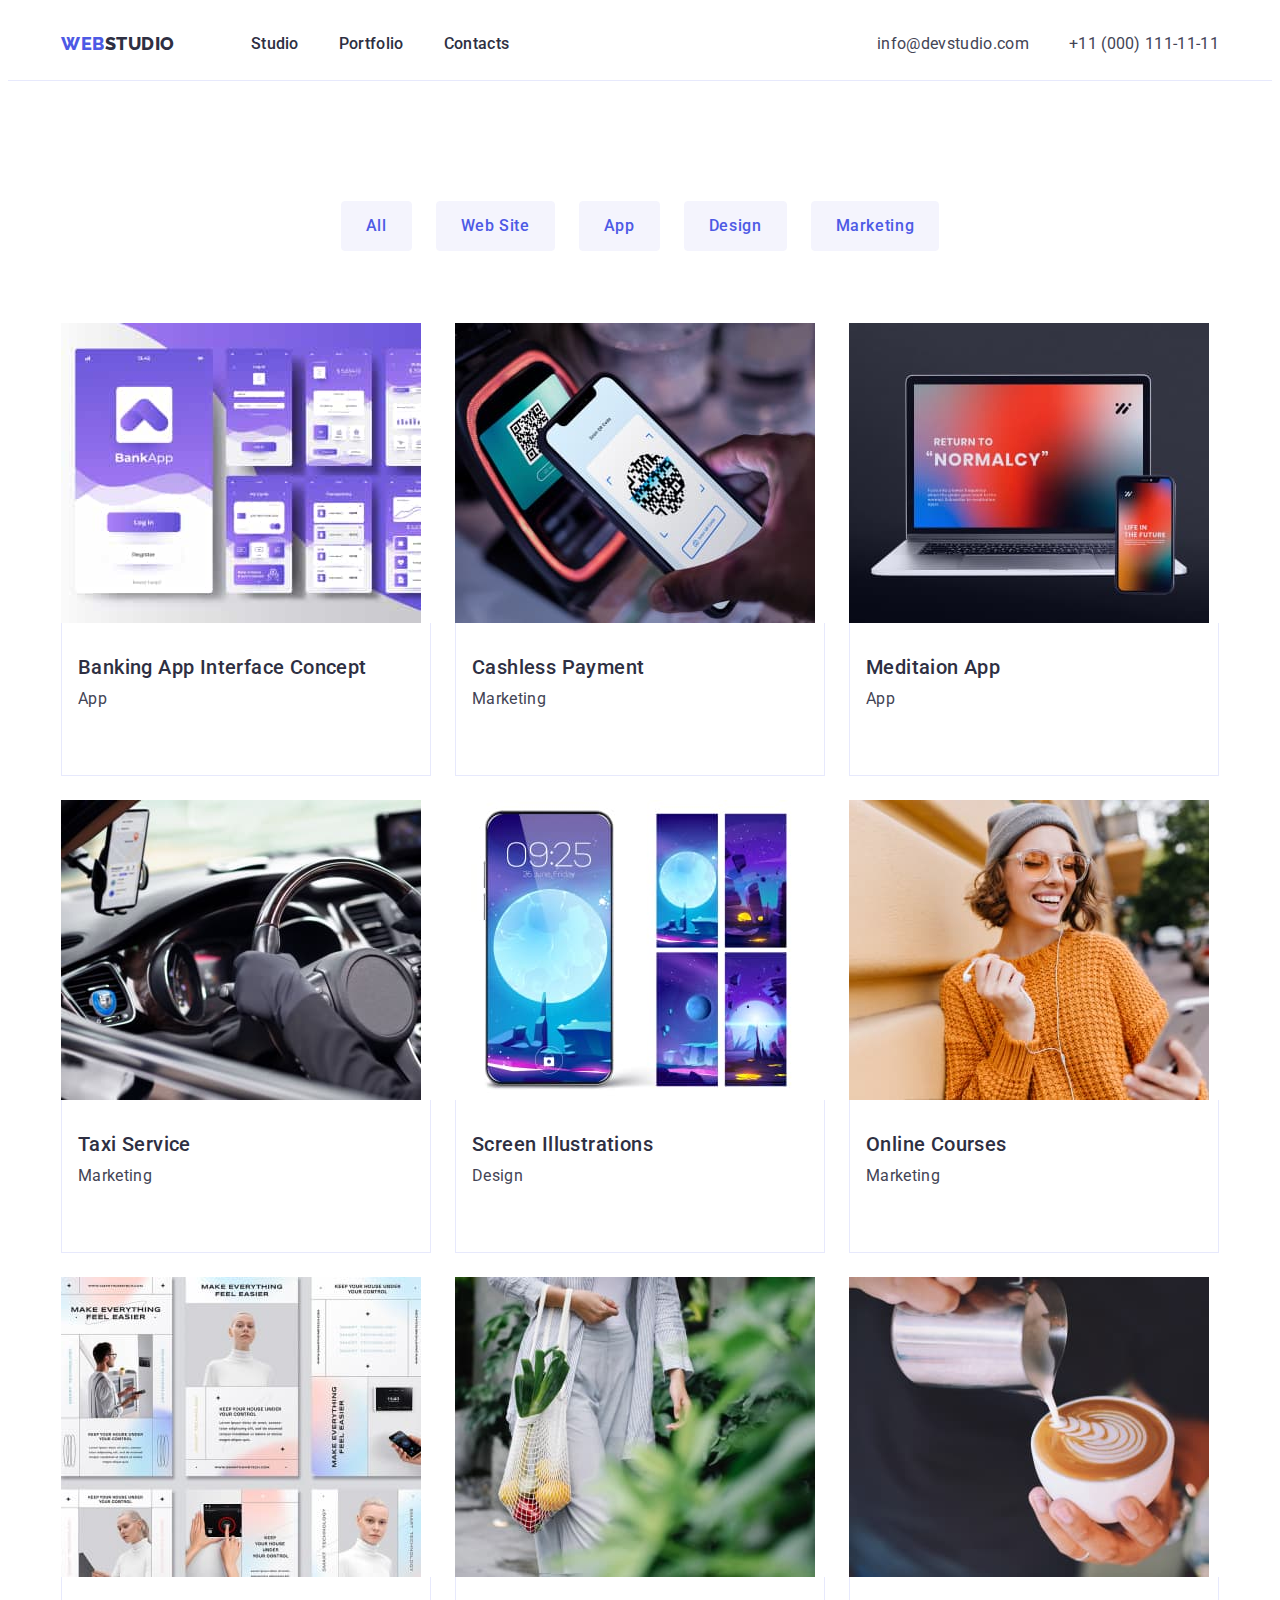
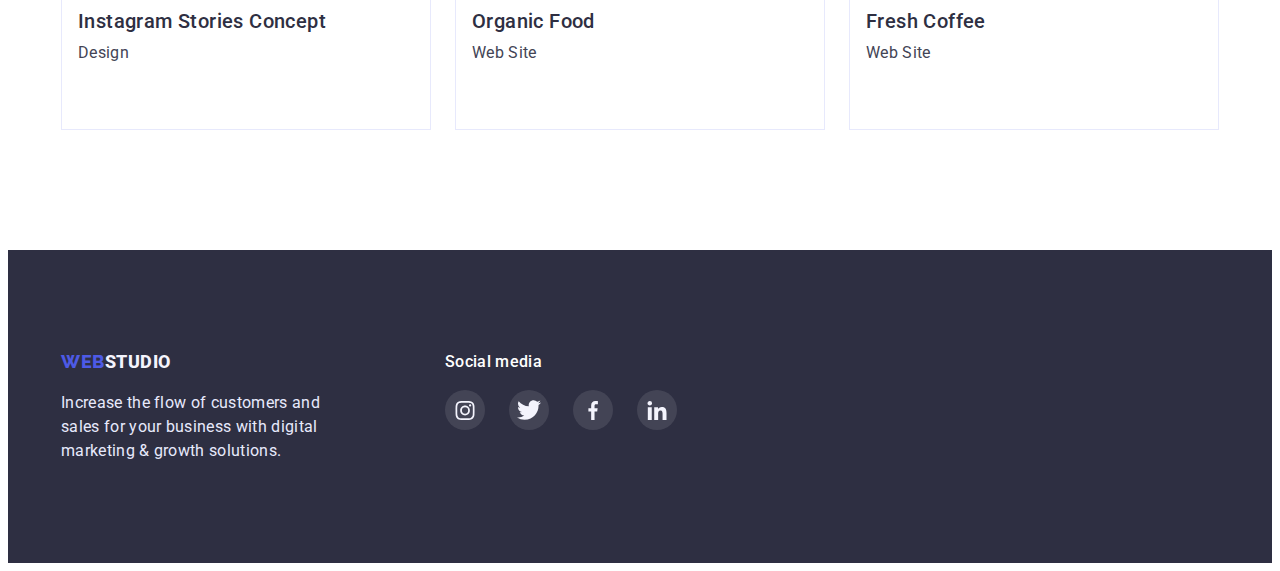
==== portfolio.html @ 8af87cc2 "Initial commit" ====
<!DOCTYPE html>
<html lang="en">
<head>
    <meta charset="UTF-8">
    <meta http-equiv="X-UA-Compatible" content="IE=edge">
    <meta name="viewport" content="width=device-width, initial-scale=1.0">
    <link rel="stylesheet" href="./css/styles.css">
    <title>WebStudio</title>
    <link rel="preconnect" href="https://fonts.googleapis.com">
    <link rel="preconnect" href="https://fonts.gstatic.com" crossorigin>
    <link href="https://fonts.googleapis.com/css2?family=Raleway:wght@800&family=Roboto:wght@400;500;700;900&display=swap" rel="stylesheet">
</head>
<body>
   <!-- ///////////      MAIN PAGE          ////////// -->
   <header class="header">
        
    <div class="container header-container">
        <nav class="header-navigation">
            <a class="header-nav-logo link" href="./index.html">  <span class="header-logo">Web</span>Studio </a>
            <ul class="header-list list">
                <li class="header-item">
                    <a class="header-link link" href="./index.html">Studio</a></li>
                <li class="header-item">
                    <a class="header-link link" href="./portfolio.html">Portfolio</a></li>
                <li class="header-item">
                    <a class="header-link link" href="./index.html">Contacts</a></li>
            </ul>
        
        </nav>
        <address class="header-address">
            <ul class="header-address-list list address-container">
                <li class="header-address-item">
                    <a class="header-address-link link" href="mailto:info@devstudio.com">info@devstudio.com</a></li>
                <li class="header-address-item">
                    <a class="header-address-link link" href="tel:+110001111111">+11 (000) 111-11-11</a></li>
            </ul>
        </address>
    </div >
    

</header>

   
    

    <!--section 2 main-->
    <main class="main">
        <!--h1 section services-->
            
                <section class="main-section-services">
                    <div class="container">
                        <h1 class="visually-hidden">Services</h1>
                        <ul class="button-list list">
                            <li class="btn-items"><button class="button-items" type="button">All</button></li>
                            <li class="btn-items"><button class="button-items" type="button">Web Site</button></li>
                            <li class="btn-items"><button class="button-items" type="button">App</button></li>
                            <li class="btn-items"><button class="button-items" type="button">Design</button></li>
                            <li class="btn-items"><button class="button-items" type="button">Marketing</button></li>
                        </ul>
                    
            
                    <!-- section h2 types of services -->
                    
                        
                        <ul class="types-list list ">
                            <li class="types-items">
                                <a class="types-link link" href="">
                                    <img class="types-images" src="./images/banking1.jpg" width="360" alt="Banking App Interface Concept">
                                    <div class="types-text-block">
                                        <h2 class="types-subtitle subtitle">Banking App Interface Concept</h2>
                                        <p class="types-text textttt">App</p>
                                    </div >
                                </a>
                            </li>
                            <li class="types-items">
                                <a class="types-link link" href="">
                                    <img class="types-images" src="./images/CashlessPayment2.jpg" width="360" alt="Cashless Payment">
                                   <div class="types-text-block">
                                        <h2 class="types-subtitle subtitle">Cashless Payment</h2>
                                        <p class="types-text textttt">Marketing</p>
                                   </div >
                                </a>
                            </li>
                            <li class="types-items">
                                <a class="types-link link" href="">
                                    <img class="types-images" src="./images/MeditaionApp3.jpg" width="360" alt="Meditaion App">
                                   <div class="types-text-block">
                                        <h2 class="types-subtitle subtitle">Meditaion App</h2>
                                        <p class="types-text textttt">App</p>
                                   </div >
                                </a>
                            </li>
                            <li class="types-items">
                                <a class="types-link link" href="">
                                    <img class="types-images" src="./images/TaxiService4.jpg" width="360" alt="Taxi Service">
                                   <div class="types-text-block">
                                        <h2 class="types-subtitle subtitle">Taxi Service</h2>
                                        <p class="types-text textttt">Marketing</p>
                                   </div >
                                </a>
                            </li>
                            <li class="types-items">
                                <a class="types-link link" href="">
                                    <img class="types-images" src="./images/ScreenIllustration5.jpg" width="360" alt="Screen Illustrations">
                                   <div class="types-text-block">
                                        <h2 class="types-subtitle subtitle">Screen Illustrations</h2>
                                        <p class="types-text textttt">Design</p>
                                   </div >
                                </a>
                            </li>
                            <li class="types-items">
                                <a class="types-link link" href="">
                                    <img class="types-images" src="./images/OnlineCourses6.jpg" width="360" alt="Online Courses">
                                    <div class="types-text-block">
                                        <h2 class="types-subtitle subtitle">Online Courses</h2>
                                        <p class="types-text textttt">Marketing</p>
                                    </div >
                                </a>
                            </li>
                            <li class="types-items">
                                <a class="types-link link" href="">
                                    <img class="types-images" src="./images/InstagramStoriesConcept7.jpg" width="360" alt="Instagram Stories Concept">
                                    <div class="types-text-block">
                                        <h2 class="types-subtitle subtitle">Instagram Stories Concept</h2>
                                        <p class="types-text textttt">Design</p>
                                    </div >
                                </a>
                            </li>
                            <li class="types-items">
                                <a class="types-link link" href="">
                                    <img class="types-images" src="./images/OrganicFood8.jpg" width="360" alt="Organic Food">
                                    <div class="types-text-block">
                                        <h2 class="types-subtitle subtitle">Organic Food</h2>
                                        <p class="types-text textttt">Web Site</p>
                                    </div >
                                </a>
                            </li>
                            <li class="types-items">
                                <a class="types-link link" href="">
                                    <img class="types-images" src="./images/FreshCoffee9.jpg" width="360" alt="Fresh Coffee">
                                    <div class="types-text-block">
                                        <h2 class="types-subtitle subtitle">Fresh Coffee</h2>
                                        <p class="types-text textttt">Web Site</p>
                                    </div >
                                </a>
                            </li>
                            
                        </ul>
                    </div >
                </section>
            
            
    
        </main>
    
                
            
    
    


        <!-- ///////////      FOOTER          ////////// -->
    
        <footer class="footer">
            <div class="container footer-container">
                <div class="footer-logo-container">
                    <a class="footer-link link" href="./index.html"><span class="footer-logo">Web</span>Studio</a>
                    <p class="footer-text textttt">
                        Increase the flow of customers and sales for your business with digital marketing & growth solutions.
                    </p>
                </div>
                
                <!-- FOOTER SOCIAL MEDIA -->
                <div class="media-footer">
                    <h3 class="media-subtitle">Social media</h3>
                    <ul class="media-list list">
                        <li class="media-item">
                            <a href="" class="media-link link">
                                <svg class="media-icon" width="24" height="19"> 
                                    <use href="./images/icons.svg#icon-instagram"></use>
                                </svg>
                            </a>
                        </li>
                        <li class="media-item">
                            <a href="" class="media-link link">
                                <svg class="media-icon" width="24" height="24">
                                    <use href="./images/icons.svg#icon-twitter"></use>
                                </svg>      
                            </a>
                        </li>
                        <li class="media-item">
                            <a href="" class="media-link link">
                                <svg class="media-icon" width="24" height="19">
                                    <use href="./images/icons.svg#icon-facebook"></use>
                                </svg>
                            </a>
                        </li>
                        <li class="media-item">
                            <a href="" class="media-link link">
                                <svg class="media-icon" width="24" height="19">
                                    <use href="./images/icons.svg#icon-linkedin"></use>
                                </svg>
                            </a>
                        </li>
                    </ul>
    
                </div>
            </div >
            </footer>     
    
    


</body>
</html>
---- css/styles.css ----
:root {
  --main-color-title: #2e2f42;
  --main-color-text: #434455;
  --adress-link-color: #404bbf;
  --logo-color-braun: #4d5ae5;
  --bg-white-color: #ffffff;
  --ashen-color: #f4f4fd;
  --gray-color: #e7e9fc;
  --linear-gradient: linear-gradient(
    rgba(46, 47, 66, 0.7),
    rgba(46, 47, 66, 0.7)
  );
}

p,
h1,
h2,
h3,
h4,
h5,
h6 {
  margin: 0;
}

ul {
  margin: 0;
  padding-left: 0;
}

body {
  font-family: "Roboto", sans-serif;
  background-color: var(--bg-white-color);
  font-size: 16px;
  line-height: 1.5;
  letter-spacing: 0.02em;
}

.container {
  width: 100%;
  max-width: 1158px;
  padding-left: 15px;
  padding-right: 15px;
  margin: 0 auto;
  /* outline: 2px solid red; */
}

.link {
  text-decoration: none;
}

.list {
  list-style: none;
}

.textttt {
  color: var(--main-color-text);
}
/* --------------------HEADER ---------------------*/
.header {
  border-bottom: 1px solid var(--gray-color);
}

.header-container {
  display: flex;
}

.text-aligt-centr {
  text-align: center;
  padding-top: 24px;
}

.subtitle {
  font-weight: 500;
  font-size: 20px;
  line-height: 1.2;
  letter-spacing: 0.02em;
  color: var(--main-color-title);
}

.header-navigation {
  display: flex;
  margin-right: auto;
}
.header-nav-logo {
  display: block;
  padding-top: 24px;
  padding-bottom: 24px;
  margin-right: 76px;

  font-family: "Raleway", sans-serif;
  text-transform: uppercase;
  font-weight: 800;
  font-size: 18px;
  line-height: 1.33;
  letter-spacing: 0.03em;
  color: var(--main-color-title);
}
.header-logo {
  color: var(--logo-color-braun);
}

.header-list {
  display: flex;
  gap: 40px;
}
.header-item {
}
.header-link {
  display: block;
  padding-top: 24px;
  padding-bottom: 24px;

  font-weight: 500;
  font-size: 16px;
  line-height: 1.5;
  letter-spacing: 0.02em;
  color: var(--main-color-title);
}

.header-link:is(:hover, :focus) {
  color: var(--adress-link-color);
}

.header-address {
  font-style: normal;
}
.address-container {
  display: flex;
}
.header-address-list {
  gap: 40px;
}
.header-address-item {
}
.header-address-link {
  display: block;
  padding-top: 24px;
  padding-bottom: 24px;

  font-size: 16px;
  line-height: 1.5;
  letter-spacing: 0.02em;
  color: var(--main-color-text);
  font-style: normal;
}

.header-address-link:is(:hover, :focus) {
  color: var(--adress-link-color);
}

/* ------------------MAIN--------------------- */

.main {
  background-color: var(--bg-white-color);
}
.main-section {
  background-color: var(--main-color-title);
  background-image: var(--linear-gradient), url(../images/hero-bg.jpg);
  max-width: 1440px;
  margin: 0 auto;
  background-repeat: no-repeat;
  background-position: center;
  background-size: cover;

  padding-top: 188px;
  padding-bottom: 188px;
}
.main-title {
  margin-right: auto;
  margin-left: auto;
  width: 496px;
  margin-bottom: 48px;

  font-weight: 700;
  text-align: center;
  font-size: 56px;
  line-height: 1.07;
  letter-spacing: 0.02em;
  color: var(--bg-white-color);
}

.main-btn {
  display: block;
  margin: 0 auto;
  padding: 16px 32px;
  border-radius: 4px;
  border: 1px;

  box-shadow: 0px 4px 4px rgba(0, 0, 0, 0.15);

  cursor: pointer;
  background-color: var(--logo-color-braun);
  font-family: inherit;
  font-weight: 500;
  font-size: 16px;
  line-height: 1.5;
  letter-spacing: 0.04em;
  color: var(--bg-white-color);
}

.main-btn:is(:hover, :focus) {
  background-color: var(--adress-link-color);
}

/* ---------------------TECHNOLOGIES---------------------- */

.technologies-section {
  padding-top: 120px;
  padding-bottom: 120px;
}

.visually-hidden {
  position: absolute;
  width: 1px;
  height: 1px;
  margin: -1px;
  border: 0;
  padding: 0;
  white-space: nowrap;
  clip-path: inset(100%);
  clip: rect(0 0 0 0);
  overflow: hidden;
}

.technologies-list {
  display: flex;
  gap: 24px;
}
.technologies-items {
  width: calc((100% - 72px) / 4);
}

.technologies-items::before {
  content: "";
  display: block;
  height: 112px;
  /* outline: 2px solid red; */
  background-color: var(--ashen-color);
  /* background-size: contain; */
  background-repeat: no-repeat;
  background-position: center;
}

.technologies-items:nth-child(1)::before {
  background-image: url(../images/Vector.svg);
}
.technologies-items:nth-child(2)::before {
  background-image: url(../images/clock.svg);
}
.technologies-items:nth-child(3)::before {
  background-image: url(../images/diagram.svg);
}
.technologies-items:nth-child(4)::before {
  background-image: url(../images/astronaut.svg);
}

.technologies-subtitle {
  padding-bottom: 8px;
}

/* ------------------DOING---------------------- */

.doing-section {
  padding-bottom: 120px;
}
.doing-subtitle {
  text-align: center;
  text-transform: capitalize;
  font-size: 36px;
  line-height: 1.11;
  letter-spacing: 0.02em;
  color: var(--main-color-title);
  margin-bottom: 72px;
}
.doing-list {
  display: flex;
  justify-content: space-between;
}
.doing-images {
  display: block;
  max-width: 100%;
  height: auto;
}

.doing-items {
  width: calc((100% - 48px) / 3);
}
.doing-images {
}

/*---------------------------TEAM----------------------- */

.team-section {
  background-color: var(--ashen-color);
  padding-top: 120px;
  padding-bottom: 120px;
}
.team-subtitle {
  text-align: center;
  font-size: 36px;
  line-height: 1.11;
  letter-spacing: 0.02em;
  color: var(--main-color-title);
  margin-bottom: 72px;
}

.team-list {
  display: flex;
  justify-content: space-between;
}

.team-items {
  border-radius: 0px 0px 4px 4px;
  width: calc((100% - 72px) / 4);
}
.items {
  background-color: var(--bg-white-color);
  box-shadow: 0px 1px 6px rgba(46, 47, 66, 0.08), 0px 1px 1px rgba(46, 47, 66, 0.16), 0px 2px 1px rgba(46, 47, 66, 0.08);
}
.team-images {
  display: block;
  max-width: 100%;
  height: auto;
}

.text-block {
  text-align: center;
  padding: 32px 16px;
}
.team-headline {
  margin-bottom: 8px;
  font-weight: 500;
  font-size: 20px;
  line-height: 1.2;
  letter-spacing: 0.02em;
  color: var(--main-color-title);
}
.team-text {
  margin-bottom: 8px;
}

/* ----------------SOCIAL LIST------------- */
.team-soc-list {
  display: flex;
  justify-content: center;
  gap: 24px;
}

.team-soc-item {
  width: 40px;
  height: 40px;
}
.team-soc-link {
  fill: var(--ashen-color);
}
.team-soc-link {
  width: 100%;
  height: 100%;
  border-radius: 50%;
  background-color: var(--logo-color-braun);
  display: flex;
  justify-content: center;
  align-items: center;
}

.team-soc-link:is(:hover, :focus) {
  background-color: var(--adress-link-color);
}

/* -----------------------CUSTOMERS LIST------------------- */

.customers {
  padding-top: 120px;
  padding-bottom: 120px;
}
.customers-subtitle {
  padding-bottom: 72px;

  font-size: 36px;
  line-height: 1.11;
  text-align: center;
  letter-spacing: 0.02em;
  color: var(--main-color-title);
}
.customers-list {
  display: flex;
  gap: 24px;
}
.customers-item {
  width: calc((100% - 120px) / 6);
  height: 88px;
}
.customers-link {
  width: 100%;
  height: 100%;
  border: 1px solid #8e8f99;
  border-radius: 4px;
  display: flex;
  justify-content: center;
  align-items: center;
  color: #8e8f99;
}

.customers-link:is(:hover, :focus) {
  border-color: var(--adress-link-color);
  color: var(--adress-link-color);
}

.customers-icon {
  fill: currentColor;
}

/* --------------FOOTER-------------- */

.footer {
  padding-top: 100px;
  padding-bottom: 100px;

  background-color: var(--main-color-title);
}
.footer-container {
  display: flex;
}

.footer-link {
  text-transform: uppercase;
  font-weight: 800;
  font-size: 18px;
  line-height: 1.33;
  letter-spacing: 0.03em;
  color: var(--ashen-color);
  margin-top: 100px;
  margin-bottom: 16px;
}

.footer-logo {
  font-family: "Raleway", sans-serif;
  font-style: normal;
  font-weight: 800;
  font-size: 18px;
  line-height: 1.33;
  letter-spacing: 0.03em;
  font-style: normal;
  color: var(--logo-color-braun);
}
.footer-text {
  max-width: 264px;
  color: var(--gray-color);
  margin-top: 16px;
}

/* ----------------------FOOTER SOCIAL MEDIA----------------------------- */
.media-footer {
  margin-left: 120px;
}
.media-subtitle {
  font-weight: 500;
  font-size: 16px;
  line-height: 1.5;
  letter-spacing: 0.02em;
  color: var(--bg-white-color);
  
  padding-bottom: 16px;
}

.media-list {
  display: flex;
  display: flex;
  justify-content: center;
  gap: 24px;
}

.media-item {
  width: 40px;
  height: 40px;
}
.media-link {
  fill: var(--ashen-color);
  width: 100%;
  height: 100%;
  border-radius: 50%;
  background-color: rgba(255, 255, 255, 0.1);
  display: flex;
  justify-content: center;
  align-items: center;
}
.media-link:is(:hover, :focus) {
  background-color:#31D0AA;
}
/* ---------------------------PORTFOLIO--------------------------- */

.main {
  background-color: var(--bg-white-color);
}
.main-section-services {
  padding-top: 120px;
  padding-bottom: 120px;
}

.button-list {
  justify-content: center;
  display: flex;
  margin-bottom: 72px;
  gap: 24px;
}

.btn-items {
}

.button-items {
  padding: 12px 24px;
  border-radius: 4px;
  border: 1px solid var(--ashen-color);

  font-family: inherit;
  background-color: var(--ashen-color);
  color: var(--logo-color-braun);
  font-weight: 500;
  font-size: 16px;
  line-height: 1.5;
  letter-spacing: 0.04em;
  cursor: pointer;


}

.button-items:is(:hover, :focus) {
  background-color: var(--logo-color-braun);
  color: var(--bg-white-color);
  border-color: transparent;
  box-shadow: 0px 3px 1px rgba(0, 0, 0, 0.1), 0px 2px 1px rgba(0, 0, 0, 0.08), 0px 2px 2px rgba(0, 0, 0, 0.12);
}

.types-section {
}
.types-list {
  display: flex;
  flex-wrap: wrap;
  gap: 24px;
}
.types-items {
  width: calc((100% - 48px) / 3);
}
.types-link {

}
.types-link:is(:hover, :focus) {
  box-shadow: 0px 1px 6px rgba(46, 47, 66, 0.08), 0px 1px 1px rgba(46, 47, 66, 0.16), 0px 2px 1px rgba(46, 47, 66, 0.08);
}

.types-images {
  display: block;
  max-width: 100%;
  height: auto;
}


.types-text-block {
  border-right: 1px solid #e7e9fc;
  border-left: 1px solid #e7e9fc;
  border-bottom: 1px solid #e7e9fc;
  padding-top: 32px;
  padding-left: 16px;
  padding-bottom: 64px;
}
.types-subtitle {
  margin-bottom: 8px;
}
.types-text {
  font-weight: 400;
  font-size: 16px;
  line-height: 1.5;
}
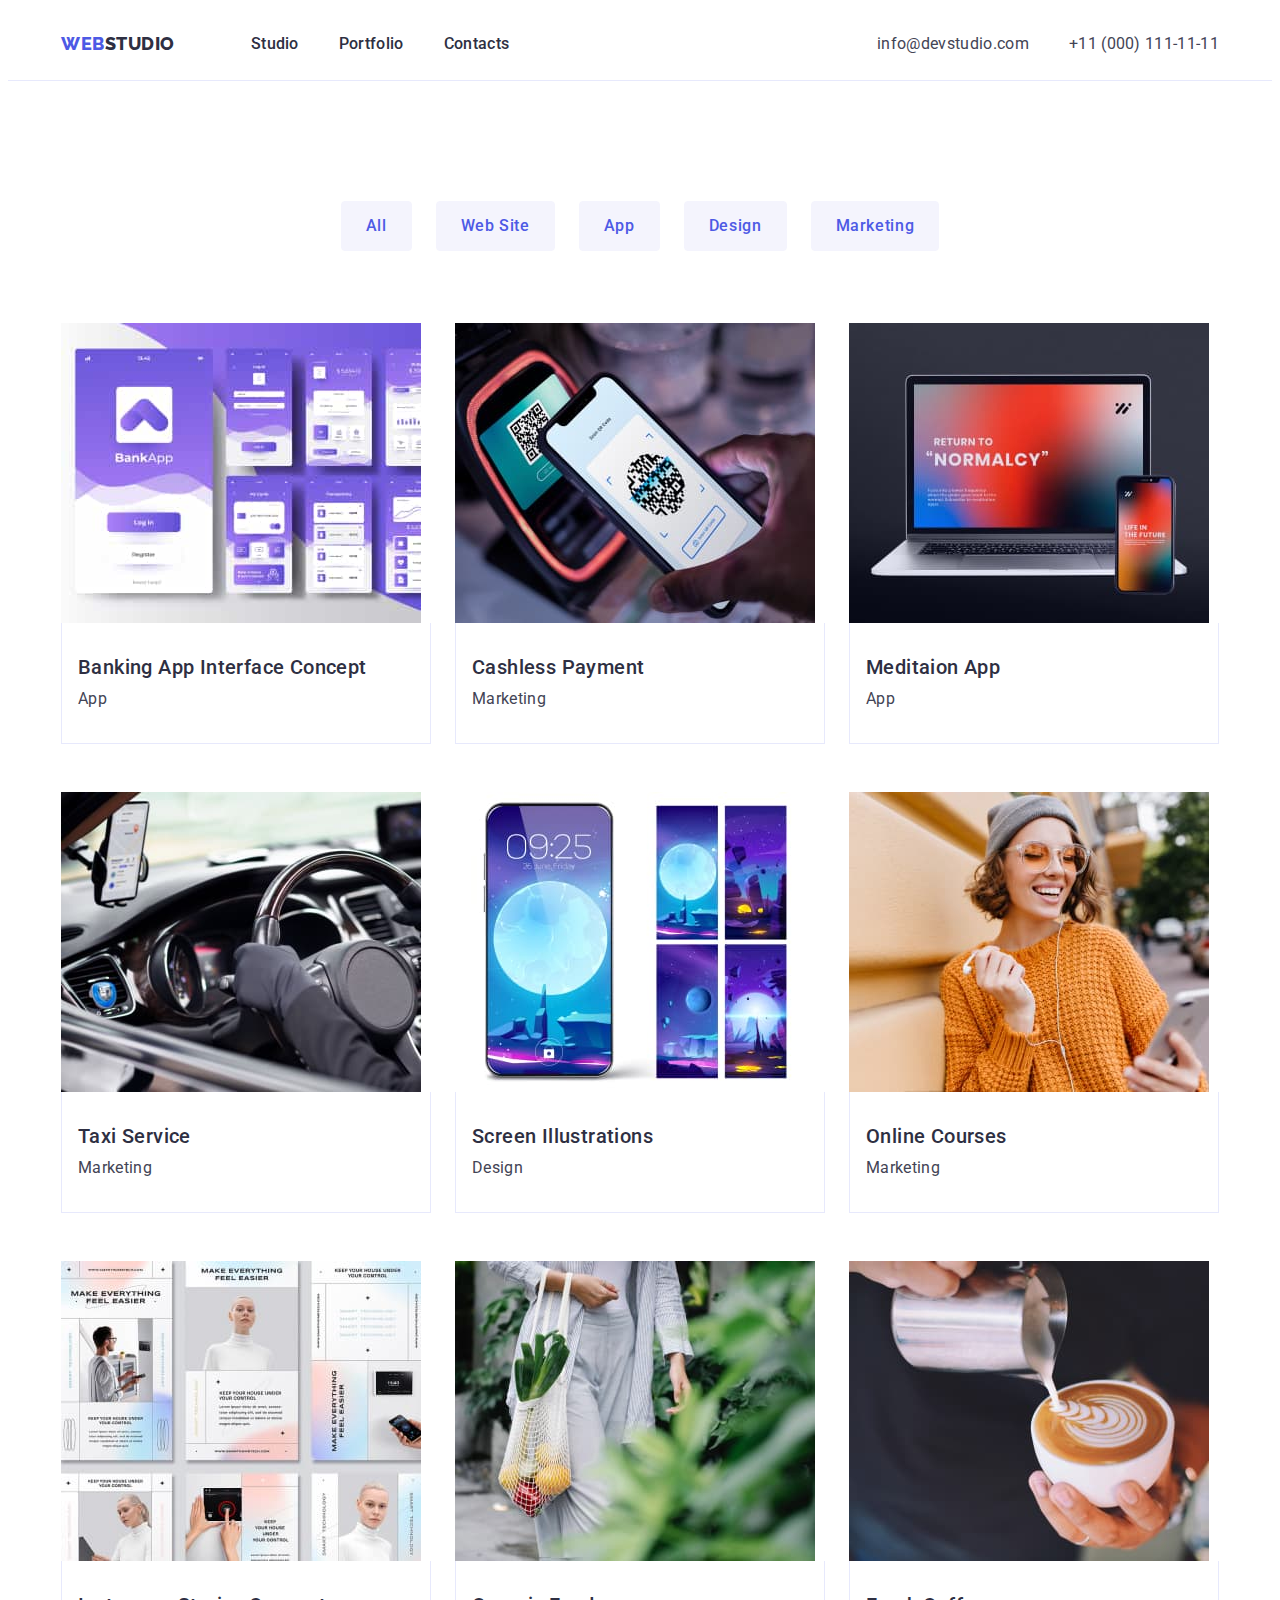
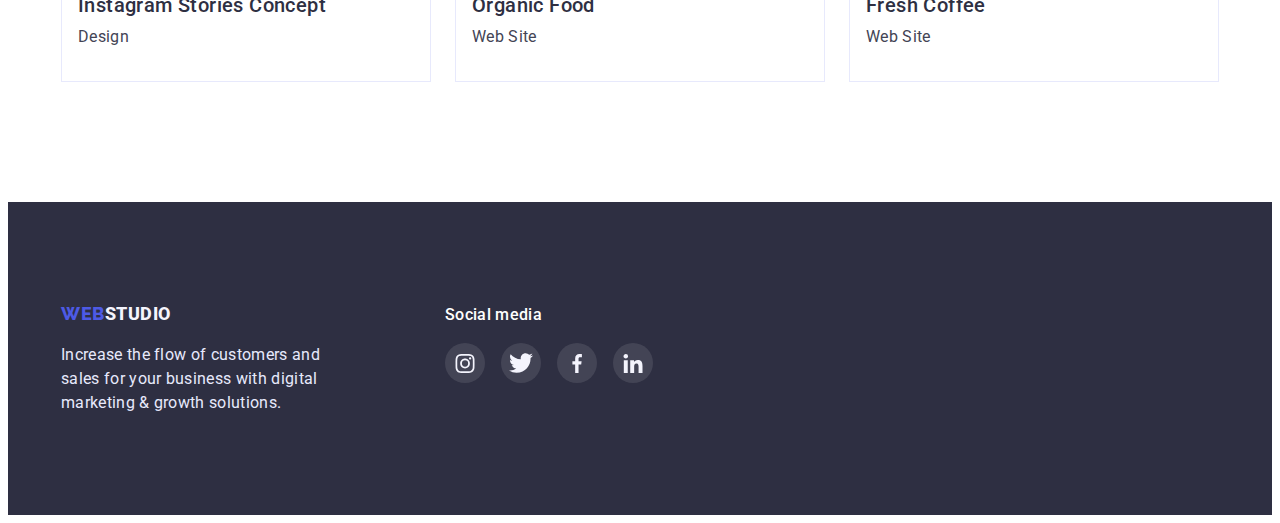
==== commit 6572f672: "HMK/02.18" ====
--- a/portfolio.html
+++ b/portfolio.html
@@ -1,15 +1,18 @@
 <!DOCTYPE html>
 <html lang="en">
-<head>
-    <meta charset="UTF-8">
-    <meta http-equiv="X-UA-Compatible" content="IE=edge">
-    <meta name="viewport" content="width=device-width, initial-scale=1.0">
-    <link rel="stylesheet" href="./css/styles.css">
-    <title>WebStudio</title>
-    <link rel="preconnect" href="https://fonts.googleapis.com">
-    <link rel="preconnect" href="https://fonts.gstatic.com" crossorigin>
-    <link href="https://fonts.googleapis.com/css2?family=Raleway:wght@800&family=Roboto:wght@400;500;700;900&display=swap" rel="stylesheet">
-</head>
+    <head>
+        <meta charset="UTF-8">
+        <meta http-equiv="X-UA-Compatible" content="IE=edge">
+        <meta name="viewport" content="width=device-width, initial-scale=1.0">
+        <title>WebStudio</title>
+        <link rel="preconnect" href="https://fonts.googleapis.com">
+        <link rel="preconnect" href="https://fonts.gstatic.com" crossorigin>
+        <link href="https://fonts.googleapis.com/css2?family=Raleway:wght@800&family=Roboto:wght@400;500;700;900&display=swap" rel="stylesheet">
+        <link rel="stylesheet" href="https://cdnjs.cloudflare.com/ajax/libs/modern-normalize/1.1.0/modern-normalize.min.css" integrity="sha512-wpPYUAdjBVSE4KJnH1VR1HeZfpl1ub8YT/NKx4PuQ5NmX2tKuGu6U/JRp5y+Y8XG2tV+wKQpNHVUX03MfMFn9Q==" crossorigin="anonymous" referrerpolicy="no-referrer" />
+        
+        <link rel="stylesheet" href="./css/styles.css">
+        
+    </head>
 <body>
    <!-- ///////////      MAIN PAGE          ////////// -->
    <header class="header">
@@ -65,16 +68,30 @@
                         <ul class="types-list list ">
                             <li class="types-items">
                                 <a class="types-link link" href="">
-                                    <img class="types-images" src="./images/banking1.jpg" width="360" alt="Banking App Interface Concept">
-                                    <div class="types-text-block">
+                                    <div class="types-cover-wrap">
+                                        <img class="types-images" src="./images/banking1.jpg" width="360" alt="Cashless Payment">
+                                        <p class="types-cover-text">14 Stylish and User-Friendly App Design Concepts · Task Manager App 
+                                            · Calorie Tracker App · Exotic Fruit Ecommerce App · Cloud Storage App
+                                        </p>
+                                            
+                                    </div>
+
+                                   <div class="types-text-block">
                                         <h2 class="types-subtitle subtitle">Banking App Interface Concept</h2>
                                         <p class="types-text textttt">App</p>
-                                    </div >
-                                </a>
-                            </li>
-                            <li class="types-items">
-                                <a class="types-link link" href="">
-                                    <img class="types-images" src="./images/CashlessPayment2.jpg" width="360" alt="Cashless Payment">
+                                   </div >
+                                </a>
+                            </li>
+                            <li class="types-items">
+                                <a class="types-link link" href="">
+                                    <div class="types-cover-wrap">
+                                        <img class="types-images" src="./images/CashlessPayment2.jpg" width="360" alt="Cashless Payment">
+                                        <p class="types-cover-text">14 Stylish and User-Friendly App Design Concepts · Task Manager App 
+                                            · Calorie Tracker App · Exotic Fruit Ecommerce App · Cloud Storage App
+                                        </p>
+                                            
+                                    </div>
+
                                    <div class="types-text-block">
                                         <h2 class="types-subtitle subtitle">Cashless Payment</h2>
                                         <p class="types-text textttt">Marketing</p>
@@ -83,7 +100,13 @@
                             </li>
                             <li class="types-items">
                                 <a class="types-link link" href="">
-                                    <img class="types-images" src="./images/MeditaionApp3.jpg" width="360" alt="Meditaion App">
+                                    <div class="types-cover-wrap">
+                                        <img class="types-images" src="./images/MeditaionApp3.jpg" width="360" alt="Meditaion App">
+                                        <p class="types-cover-text"> 14  Stylish and User-Friendly App Design Concepts · Task Manager App 
+                                            · Calorie Tracker App · Exotic Fruit Ecommerce App · Cloud Storage App
+                                        </p>
+                                    </div>
+                                            
                                    <div class="types-text-block">
                                         <h2 class="types-subtitle subtitle">Meditaion App</h2>
                                         <p class="types-text textttt">App</p>
@@ -92,7 +115,13 @@
                             </li>
                             <li class="types-items">
                                 <a class="types-link link" href="">
-                                    <img class="types-images" src="./images/TaxiService4.jpg" width="360" alt="Taxi Service">
+                                    <div class="types-cover-wrap">
+                                        <img class="types-images" src="./images/TaxiService4.jpg" width="360" alt="Taxi Service">
+                                        <p class="types-cover-text">14 Stylish and User-Friendly App Design Concepts · Task Manager App 
+                                            · Calorie Tracker App · Exotic Fruit Ecommerce App · Cloud Storage App
+                                        </p>
+                                    </div>
+                                            
                                    <div class="types-text-block">
                                         <h2 class="types-subtitle subtitle">Taxi Service</h2>
                                         <p class="types-text textttt">Marketing</p>
@@ -101,7 +130,13 @@
                             </li>
                             <li class="types-items">
                                 <a class="types-link link" href="">
-                                    <img class="types-images" src="./images/ScreenIllustration5.jpg" width="360" alt="Screen Illustrations">
+                                    <div class="types-cover-wrap">
+                                        <img class="types-images" src="./images/ScreenIllustration5.jpg" width="360" alt="Screen Illustrations">
+                                        <p class="types-cover-text">14 Stylish and User-Friendly App Design Concepts · Task Manager App 
+                                            · Calorie Tracker App · Exotic Fruit Ecommerce App · Cloud Storage App
+                                        </p>
+                                    </div>
+                                            
                                    <div class="types-text-block">
                                         <h2 class="types-subtitle subtitle">Screen Illustrations</h2>
                                         <p class="types-text textttt">Design</p>
@@ -110,7 +145,13 @@
                             </li>
                             <li class="types-items">
                                 <a class="types-link link" href="">
-                                    <img class="types-images" src="./images/OnlineCourses6.jpg" width="360" alt="Online Courses">
+                                    <div class="types-cover-wrap">
+                                        <img class="types-images" src="./images/OnlineCourses6.jpg" width="360" alt="Online Courses">
+                                        <p class="types-cover-text">14 Stylish and User-Friendly App Design Concepts · Task Manager App 
+                                            · Calorie Tracker App · Exotic Fruit Ecommerce App · Cloud Storage App
+                                        </p>
+                                    </div>
+                                            
                                     <div class="types-text-block">
                                         <h2 class="types-subtitle subtitle">Online Courses</h2>
                                         <p class="types-text textttt">Marketing</p>
@@ -119,7 +160,13 @@
                             </li>
                             <li class="types-items">
                                 <a class="types-link link" href="">
-                                    <img class="types-images" src="./images/InstagramStoriesConcept7.jpg" width="360" alt="Instagram Stories Concept">
+                                    <div class="types-cover-wrap">
+                                        <img class="types-images" src="./images/InstagramStoriesConcept7.jpg" width="360" alt="Instagram Stories Concept">
+                                        <p class="types-cover-text">14 Stylish and User-Friendly App Design Concepts · Task Manager App 
+                                            · Calorie Tracker App · Exotic Fruit Ecommerce App · Cloud Storage App
+                                        </p>
+                                    </div>
+                                            
                                     <div class="types-text-block">
                                         <h2 class="types-subtitle subtitle">Instagram Stories Concept</h2>
                                         <p class="types-text textttt">Design</p>
@@ -128,7 +175,13 @@
                             </li>
                             <li class="types-items">
                                 <a class="types-link link" href="">
-                                    <img class="types-images" src="./images/OrganicFood8.jpg" width="360" alt="Organic Food">
+                                    <div class="types-cover-wrap">
+                                        <img class="types-images" src="./images/OrganicFood8.jpg" width="360" alt="Organic Food">
+                                        <p class="types-cover-text">14 Stylish and User-Friendly App Design Concepts · Task Manager App 
+                                            · Calorie Tracker App · Exotic Fruit Ecommerce App · Cloud Storage App
+                                        </p>
+                                    </div>
+                                            
                                     <div class="types-text-block">
                                         <h2 class="types-subtitle subtitle">Organic Food</h2>
                                         <p class="types-text textttt">Web Site</p>
@@ -137,7 +190,13 @@
                             </li>
                             <li class="types-items">
                                 <a class="types-link link" href="">
-                                    <img class="types-images" src="./images/FreshCoffee9.jpg" width="360" alt="Fresh Coffee">
+                                    <div class="types-cover-wrap">
+                                        <img class="types-images" src="./images/FreshCoffee9.jpg" width="360" alt="Fresh Coffee">
+                                        <p class="types-cover-text">14 Stylish and User-Friendly App Design Concepts · Task Manager App 
+                                            · Calorie Tracker App · Exotic Fruit Ecommerce App · Cloud Storage App
+                                        </p>
+                                    </div>
+                                            
                                     <div class="types-text-block">
                                         <h2 class="types-subtitle subtitle">Fresh Coffee</h2>
                                         <p class="types-text textttt">Web Site</p>
--- a/css/styles.css
+++ b/css/styles.css
@@ -105,21 +105,52 @@
 }
 .header-item {
 }
+
 .header-link {
   display: block;
   padding-top: 24px;
   padding-bottom: 24px;
-
+  position: relative;
+   
   font-weight: 500;
   font-size: 16px;
   line-height: 1.5;
   letter-spacing: 0.02em;
   color: var(--main-color-title);
-}
-
+  
+  transition-property: color;
+  transition-duration: 250ms;
+  transition-timing-function: cubic-bezier(0.4, 0, 0.2, 1);
+  
+}
 .header-link:is(:hover, :focus) {
   color: var(--adress-link-color);
-}
+  
+}
+.header-link::after{
+  content: "";
+  
+  position: absolute;
+  display: block;
+  width: 100%;
+  height: 4px;
+  left: 0;
+  bottom: 0;
+  background-color: var(--adress-link-color);
+  border-radius: 2px;
+  opacity: 0;
+  
+  transition-property: opacity;
+  transition-duration: 250ms;
+  transition-timing-function: cubic-bezier(0.4, 0, 0.2, 1);
+}
+.header-link:is(:hover, :focus)::after{
+  opacity: 1;
+}
+
+
+
+
 
 .header-address {
   font-style: normal;
@@ -142,6 +173,10 @@
   letter-spacing: 0.02em;
   color: var(--main-color-text);
   font-style: normal;
+
+  transition-property: color;
+  transition-duration: 250ms;
+  transition-timing-function: cubic-bezier(0.4, 0, 0.2, 1);
 }
 
 .header-address-link:is(:hover, :focus) {
@@ -196,6 +231,10 @@
   line-height: 1.5;
   letter-spacing: 0.04em;
   color: var(--bg-white-color);
+
+  transition-property: background-color;
+  transition-duration: 250ms;
+  transition-timing-function: cubic-bezier(0.4, 0, 0.2, 1);
 }
 
 .main-btn:is(:hover, :focus) {
@@ -233,10 +272,11 @@
 .technologies-items::before {
   content: "";
   display: block;
+  margin-bottom: 8px;
   height: 112px;
   /* outline: 2px solid red; */
   background-color: var(--ashen-color);
-  /* background-size: contain; */
+  border-radius: 4px;
   background-repeat: no-repeat;
   background-position: center;
 }
@@ -255,7 +295,7 @@
 }
 
 .technologies-subtitle {
-  padding-bottom: 8px;
+  margin-bottom: 8px;
 }
 
 /* ------------------DOING---------------------- */
@@ -361,6 +401,10 @@
   display: flex;
   justify-content: center;
   align-items: center;
+
+  transition-property: background-color;
+  transition-duration: 250ms;
+  transition-timing-function: cubic-bezier(0.4, 0, 0.2, 1);
 }
 
 .team-soc-link:is(:hover, :focus) {
@@ -399,6 +443,10 @@
   justify-content: center;
   align-items: center;
   color: #8e8f99;
+
+  transition-property: color, border-color;
+  transition-duration: 250ms;
+  transition-timing-function: cubic-bezier(0.4, 0, 0.2, 1);
 }
 
 .customers-link:is(:hover, :focus) {
@@ -420,6 +468,7 @@
 }
 .footer-container {
   display: flex;
+  align-items: baseline;
 }
 
 .footer-link {
@@ -460,14 +509,14 @@
   letter-spacing: 0.02em;
   color: var(--bg-white-color);
   
-  padding-bottom: 16px;
+  margin-bottom: 16px;
 }
 
 .media-list {
   display: flex;
   display: flex;
   justify-content: center;
-  gap: 24px;
+  gap: 16px;
 }
 
 .media-item {
@@ -483,6 +532,10 @@
   display: flex;
   justify-content: center;
   align-items: center;
+
+  transition-property: background-color;
+  transition-duration: 250ms;
+  transition-timing-function: cubic-bezier(0.4, 0, 0.2, 1);
 }
 .media-link:is(:hover, :focus) {
   background-color:#31D0AA;
@@ -521,6 +574,10 @@
   letter-spacing: 0.04em;
   cursor: pointer;
 
+  transition-property: background-color, color, border-color, box-shadow;
+  transition-duration: 250ms;
+  transition-timing-function: cubic-bezier(0.4, 0, 0.2, 1);
+
 
 }
 
@@ -536,32 +593,65 @@
 .types-list {
   display: flex;
   flex-wrap: wrap;
-  gap: 24px;
+  gap: 48px 24px;
 }
 .types-items {
   width: calc((100% - 48px) / 3);
 }
+
+.types-items:hover .types-cover-text{
+  transform: translateY(0);
+}
 .types-link {
+  display: block;
+
+  transition-property: box-shadow;
+  transition-duration: 250ms;
+  transition-timing-function: cubic-bezier(0.4, 0, 0.2, 1);
 
 }
 .types-link:is(:hover, :focus) {
   box-shadow: 0px 1px 6px rgba(46, 47, 66, 0.08), 0px 1px 1px rgba(46, 47, 66, 0.16), 0px 2px 1px rgba(46, 47, 66, 0.08);
 }
 
+.types-cover-wrap{
+  position: relative;
+  overflow: hidden;
+}
+
+.types-cover-text{
+  position: absolute;
+  top: 0;
+  padding: 40px 32px;
+  font-weight: 400;
+  font-size: 16px;
+  line-height: 1.5;
+  letter-spacing: 0.02em;
+  color: var(--ashen-color);
+  background-color: var(--logo-color-braun);
+  height: 100%;
+  overflow: auto;
+  
+  transform: translateY(100%);
+  transition-property:transform;
+  transition-duration: 250ms;
+  transition-timing-function: cubic-bezier (0.4, 0, 0.2, 1);
+}
+
+
+ 
+  
 .types-images {
   display: block;
   max-width: 100%;
   height: auto;
 }
-
 
 .types-text-block {
   border-right: 1px solid #e7e9fc;
   border-left: 1px solid #e7e9fc;
   border-bottom: 1px solid #e7e9fc;
-  padding-top: 32px;
-  padding-left: 16px;
-  padding-bottom: 64px;
+  padding: 32px 16px;
 }
 .types-subtitle {
   margin-bottom: 8px;
@@ -570,4 +660,69 @@
   font-weight: 400;
   font-size: 16px;
   line-height: 1.5;
-}
+  
+}
+  
+
+
+
+/* --------------------------BACKDROB--------------------------- */
+.backdrob{
+  position: fixed;
+  top: 0; 
+  width: 100%;
+  height: 100%;
+  background-color: rgba(46, 47, 66, 0.4);
+  transition: opacity 250ms linear, visibility 250ms linear ;
+}
+
+.modal{
+  position: absolute;
+  top: 50%;
+  left: 50%;
+  transform: translate(-50%, -50%) scale(0.9);
+  width: 408px;
+  min-height: 576px;
+  background-color:#FCFCFC;
+  border-radius: 4px;
+  padding: 24px;
+  transition:transform 250ms linear ; 
+}
+.backdrob.is-hidden .modal{
+  transform: translate(-50%, -50%) scale(0); 
+}
+
+
+.modal-close{
+  width: 24px;
+  height: 24px;
+  background-color: #E7E9FC;;
+  border: 1px solid rgba(0, 0, 0, 0.1);
+  border-radius: 50%;
+  display: flex;
+  align-items: center;
+  justify-content: center;
+  margin-left: auto;
+  padding: 0;
+}
+
+.is-hidden{
+  opacity: 0;
+  visibility: hidden;
+  pointer-events: none;
+}
+
+
+
+
+
+
+
+
+
+
+
+
+
+
+
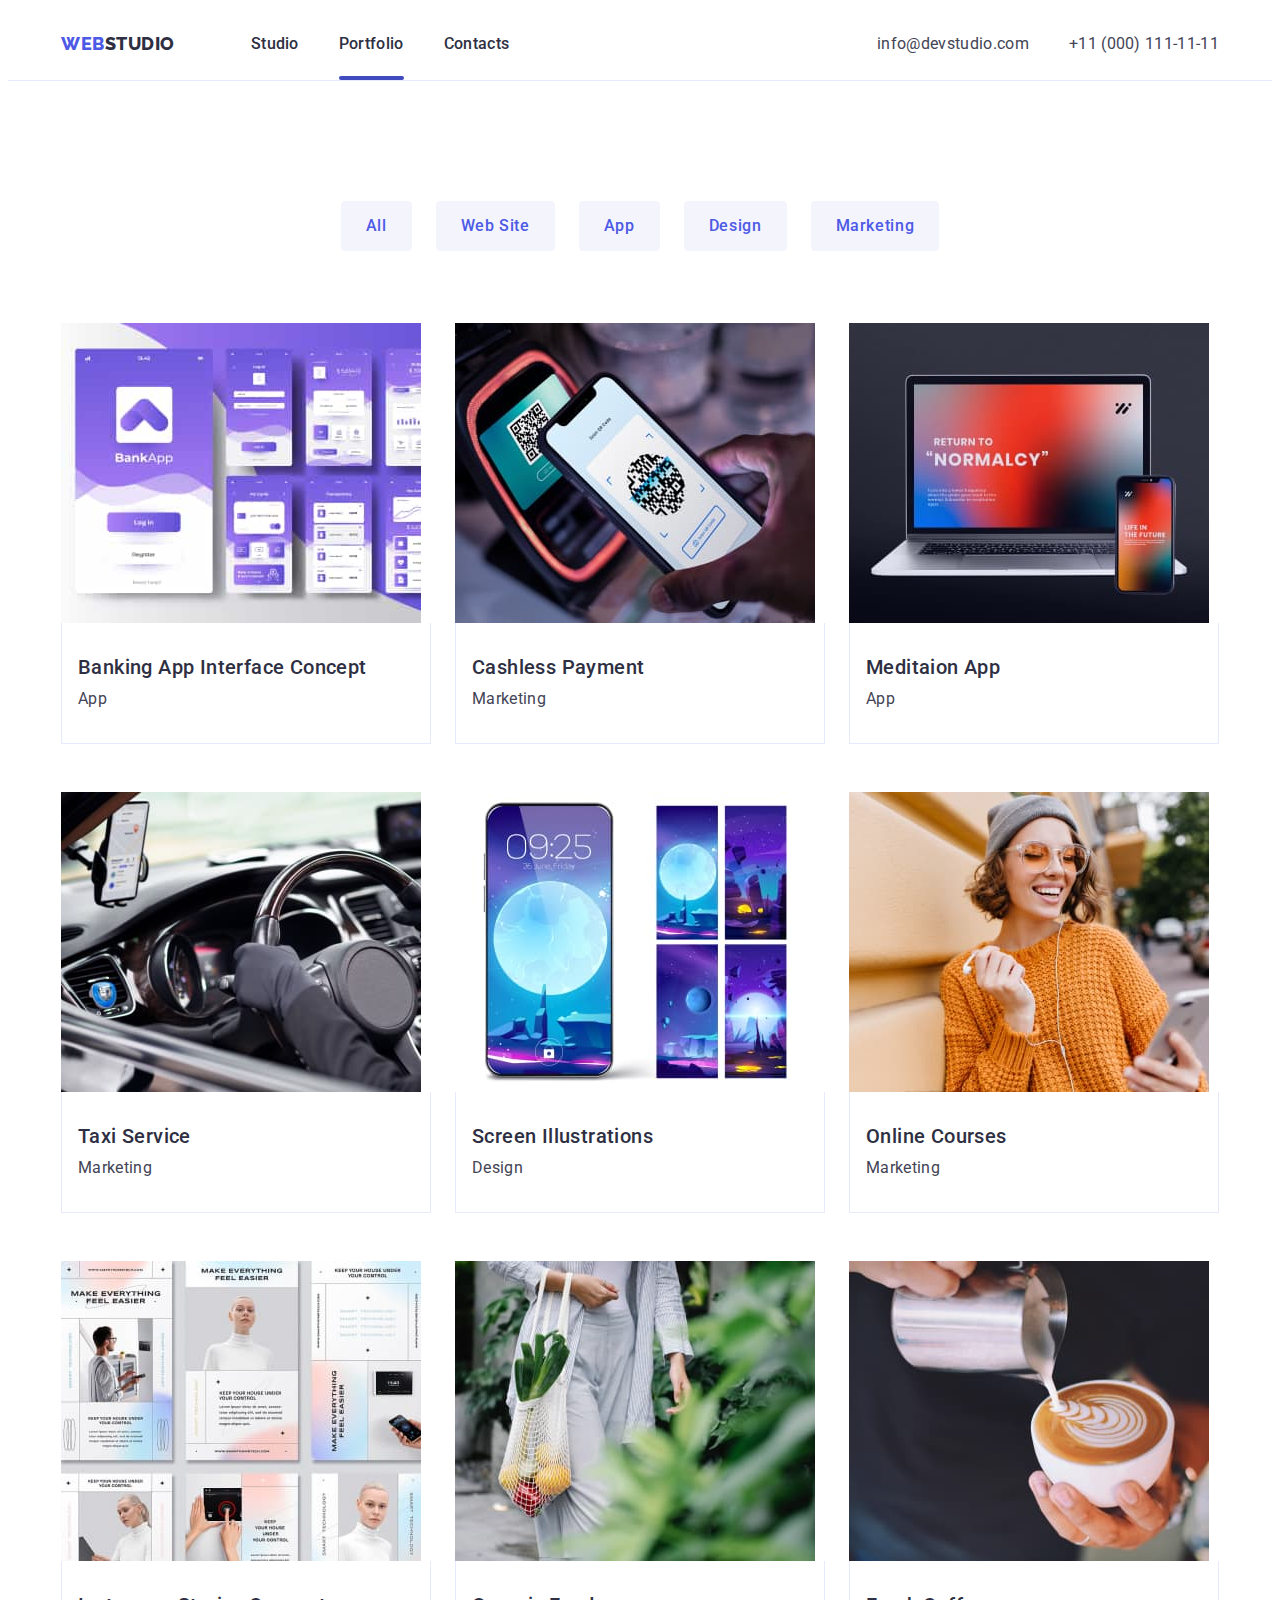
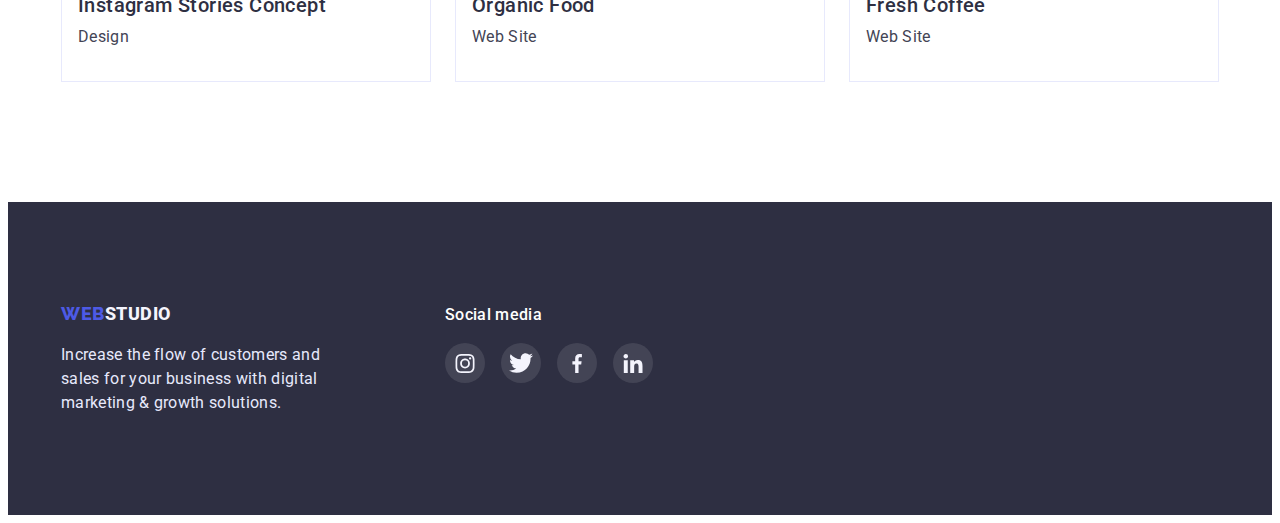
==== commit 7d7d74dc: "HMK/02.19.23" ====
--- a/portfolio.html
+++ b/portfolio.html
@@ -24,7 +24,7 @@
                 <li class="header-item">
                     <a class="header-link link" href="./index.html">Studio</a></li>
                 <li class="header-item">
-                    <a class="header-link link" href="./portfolio.html">Portfolio</a></li>
+                    <a class="header-link current link" href="./portfolio.html">Portfolio</a></li>
                 <li class="header-item">
                     <a class="header-link link" href="./index.html">Contacts</a></li>
             </ul>
--- a/css/styles.css
+++ b/css/styles.css
@@ -127,7 +127,7 @@
   color: var(--adress-link-color);
   
 }
-.header-link::after{
+.current::after{
   content: "";
   
   position: absolute;
@@ -138,15 +138,13 @@
   bottom: 0;
   background-color: var(--adress-link-color);
   border-radius: 2px;
-  opacity: 0;
+  
   
   transition-property: opacity;
   transition-duration: 250ms;
   transition-timing-function: cubic-bezier(0.4, 0, 0.2, 1);
 }
-.header-link:is(:hover, :focus)::after{
-  opacity: 1;
-}
+
 
 
 
@@ -599,7 +597,10 @@
   width: calc((100% - 48px) / 3);
 }
 
-.types-items:hover .types-cover-text{
+.types-link:hover .types-cover-text{
+  transform: translateY(0);
+}
+.types-link:focus .types-cover-text{
   transform: translateY(0);
 }
 .types-link {
@@ -635,7 +636,7 @@
   transform: translateY(100%);
   transition-property:transform;
   transition-duration: 250ms;
-  transition-timing-function: cubic-bezier (0.4, 0, 0.2, 1);
+  transition-timing-function: cubic-bezier(0.4, 0, 0.2, 1);
 }
 
 
@@ -686,6 +687,7 @@
   background-color:#FCFCFC;
   border-radius: 4px;
   padding: 24px;
+  box-shadow: 0px 1px 1px rgba(0, 0, 0, 0.14), 0px 1px 3px rgba(0, 0, 0, 0.12), 0px 2px 1px rgba(0, 0, 0, 0.2);
   transition:transform 250ms linear ; 
 }
 .backdrob.is-hidden .modal{
@@ -704,6 +706,11 @@
   justify-content: center;
   margin-left: auto;
   padding: 0;
+  cursor: pointer;
+}
+.modal-close:is(:hover, :focus){
+  background-color: var(--adress-link-color);
+  fill: var(--bg-white-color);
 }
 
 .is-hidden{
